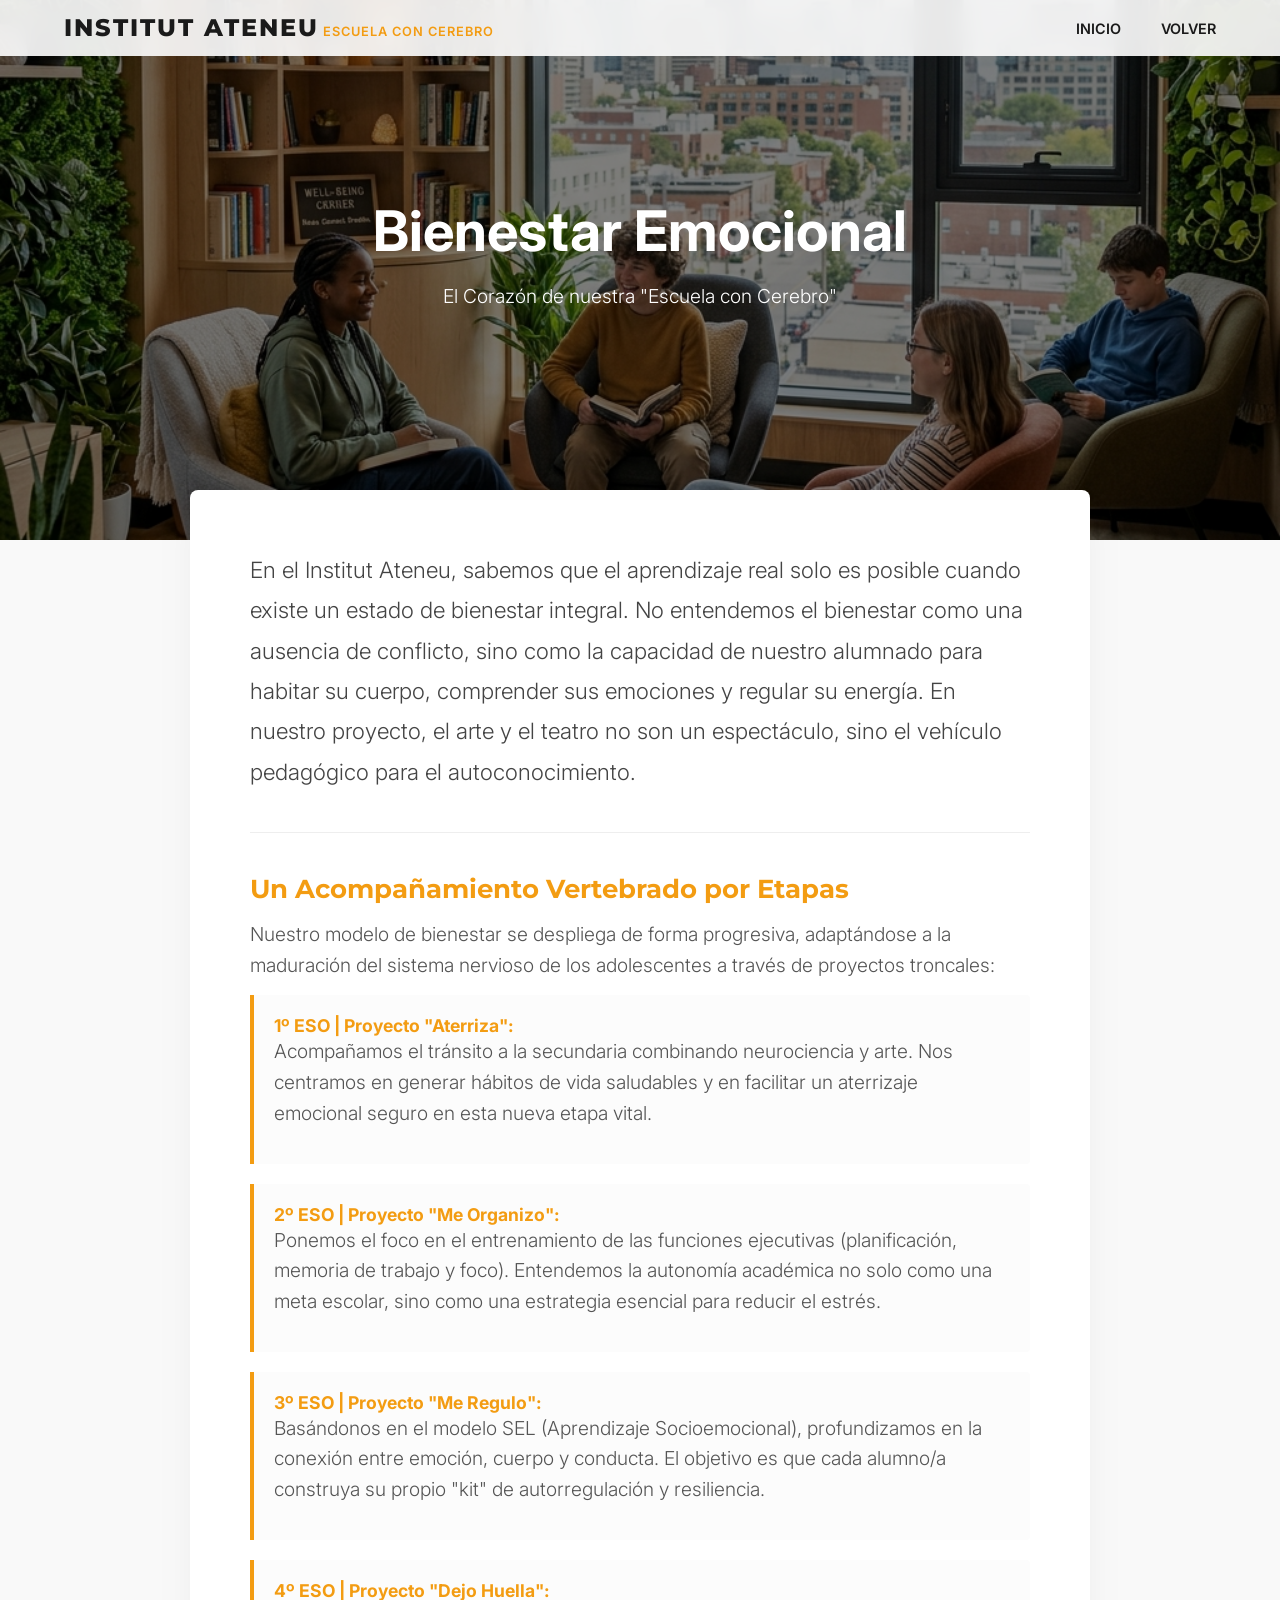
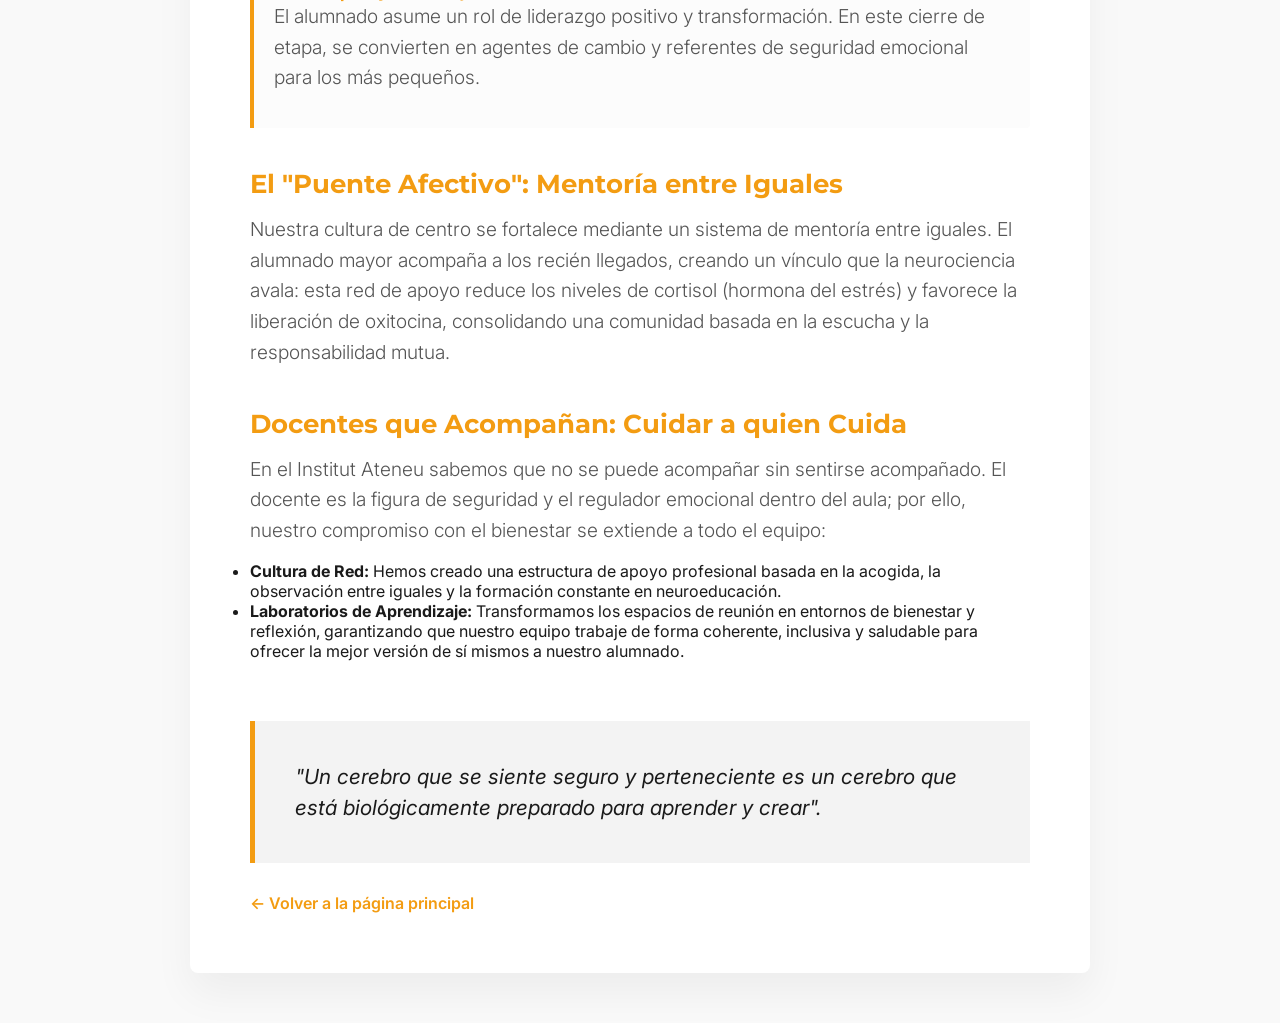
==== bienestar.html @ 2cdfbdc0 "Create Bienestar subpage and link from home" ====
<!DOCTYPE html>
<html lang="es">
<head>
    <meta charset="UTF-8">
    <meta name="viewport" content="width=device-width, initial-scale=1.0">
    <title>Bienestar Emocional - Institut Ateneu</title>
    <meta name="description" content="Bienestar emocional en el Institut Ateneu: un cerebro que se siente seguro y perteneciente es un cerebro que está biológicamente preparado para aprender y crear.">
    
    <!-- Fonts -->
    <link rel="preconnect" href="https://fonts.googleapis.com">
    <link rel="preconnect" href="https://fonts.gstatic.com" crossorigin>
    <link href="https://fonts.googleapis.com/css2?family=Inter:wght@300;400;600&family=Montserrat:wght@700;800&display=swap" rel="stylesheet">
    
    <link rel="stylesheet" href="style.css?v=1.2">
    <style>
        body {
            overflow: auto;
            background-color: #f9f9f9;
        }
        .subpage-header {
            height: 60vh;
            position: relative;
            display: flex;
            align-items: center;
            justify-content: center;
            color: white;
            text-align: center;
            background: url('assets/bienestar.png') no-repeat center center/cover;
        }
        .subpage-header::before {
            content: '';
            position: absolute;
            top: 0; left: 0; width: 100%; height: 100%;
            background: rgba(0,0,0,0.5);
        }
        .header-content {
            position: relative;
            z-index: 1;
            padding: 0 20px;
        }
        .header-content h1 {
            font-size: 3.5rem;
            margin-bottom: 1rem;
        }
        .section-container {
            max-width: 900px;
            margin: -50px auto 50px;
            background: white;
            padding: 60px;
            border-radius: 8px;
            box-shadow: 0 20px 40px rgba(0,0,0,0.05);
            position: relative;
            z-index: 2;
        }
        .intro-text {
            font-size: 1.4rem;
            line-height: 1.8;
            color: #444;
            margin-bottom: 40px;
            border-bottom: 1px solid #eee;
            padding-bottom: 40px;
        }
        .pillar {
            margin-bottom: 40px;
        }
        .pillar h4 {
            color: var(--primary-color);
            font-size: 1.6rem;
            margin-bottom: 15px;
            font-family: var(--font-heading);
        }
        .pillar p {
            color: #555;
            margin-bottom: 15px;
            line-height: 1.6;
        }
        .step-card {
            background: #fcfcfc;
            border-left: 4px solid var(--primary-color);
            padding: 20px;
            margin-bottom: 20px;
            border-radius: 0 4px 4px 0;
        }
        .step-card strong {
            color: var(--primary-color);
            font-size: 1.1rem;
        }
        .final-quote {
            background: #f3f3f3;
            padding: 40px;
            border-left: 5px solid var(--primary-color);
            margin-top: 60px;
            font-style: italic;
            font-size: 1.3rem;
            line-height: 1.5;
        }
        .back-home {
            display: inline-block;
            margin-top: 30px;
            color: var(--primary-color);
            text-decoration: none;
            font-weight: 600;
            transition: transform 0.3s ease;
        }
        .back-home:hover {
            transform: translateX(-5px);
        }
        @media (max-width: 768px) {
            .section-container {
                padding: 30px;
                margin-top: -30px;
                width: 95%;
            }
            .header-content h1 {
                font-size: 2.2rem;
            }
        }
    </style>
</head>
<body>
    <header id="main-header" class="scrolled">
        <div class="logo">
            <a href="index.html" style="text-decoration: none;">
                <span class="logo-text" style="color: #1a1a1a;">INSTITUT ATENEU</span>
                <span class="logo-tagline">Escuela con cerebro</span>
            </a>
        </div>
        <nav id="desktop-nav">
            <ul>
                <li><a href="index.html#hero" style="color: #1a1a1a;">Inicio</a></li>
                <li><a href="index.html#bienestar" style="color: #1a1a1a;">Volver</a></li>
            </ul>
        </nav>
    </header>

    <div class="subpage-header">
        <div class="header-content">
            <h1>Bienestar Emocional</h1>
            <p>El Corazón de nuestra "Escuela con Cerebro"</p>
        </div>
    </div>

    <main class="section-container">
        <p class="intro-text">
            En el Institut Ateneu, sabemos que el aprendizaje real solo es posible cuando existe un estado de bienestar integral. No entendemos el bienestar como una ausencia de conflicto, sino como la capacidad de nuestro alumnado para habitar su cuerpo, comprender sus emociones y regular su energía. En nuestro proyecto, el arte y el teatro no son un espectáculo, sino el vehículo pedagógico para el autoconocimiento.
        </p>

        <div class="pillar">
            <h4>Un Acompañamiento Vertebrado por Etapas</h4>
            <p>Nuestro modelo de bienestar se despliega de forma progresiva, adaptándose a la maduración del sistema nervioso de los adolescentes a través de proyectos troncales:</p>
            
            <div class="step-card">
                <strong>1º ESO | Proyecto "Aterriza":</strong>
                <p>Acompañamos el tránsito a la secundaria combinando neurociencia y arte. Nos centramos en generar hábitos de vida saludables y en facilitar un aterrizaje emocional seguro en esta nueva etapa vital.</p>
            </div>

            <div class="step-card">
                <strong>2º ESO | Proyecto "Me Organizo":</strong>
                <p>Ponemos el foco en el entrenamiento de las funciones ejecutivas (planificación, memoria de trabajo y foco). Entendemos la autonomía académica no solo como una meta escolar, sino como una estrategia esencial para reducir el estrés.</p>
            </div>

            <div class="step-card">
                <strong>3º ESO | Proyecto "Me Regulo":</strong>
                <p>Basándonos en el modelo SEL (Aprendizaje Socioemocional), profundizamos en la conexión entre emoción, cuerpo y conducta. El objetivo es que cada alumno/a construya su propio "kit" de autorregulación y resiliencia.</p>
            </div>

            <div class="step-card">
                <strong>4º ESO | Proyecto "Dejo Huella":</strong>
                <p>El alumnado asume un rol de liderazgo positivo y transformación. En este cierre de etapa, se convierten en agentes de cambio y referentes de seguridad emocional para los más pequeños.</p>
            </div>
        </div>

        <div class="pillar">
            <h4>El "Puente Afectivo": Mentoría entre Iguales</h4>
            <p>Nuestra cultura de centro se fortalece mediante un sistema de mentoría entre iguales. El alumnado mayor acompaña a los recién llegados, creando un vínculo que la neurociencia avala: esta red de apoyo reduce los niveles de cortisol (hormona del estrés) y favorece la liberación de oxitocina, consolidando una comunidad basada en la escucha y la responsabilidad mutua.</p>
        </div>

        <div class="pillar">
            <h4>Docentes que Acompañan: Cuidar a quien Cuida</h4>
            <p>En el Institut Ateneu sabemos que no se puede acompañar sin sentirse acompañado. El docente es la figura de seguridad y el regulador emocional dentro del aula; por ello, nuestro compromiso con el bienestar se extiende a todo el equipo:</p>
            <ul>
                <li><strong>Cultura de Red:</strong> Hemos creado una estructura de apoyo profesional basada en la acogida, la observación entre iguales y la formación constante en neuroeducación.</li>
                <li><strong>Laboratorios de Aprendizaje:</strong> Transformamos los espacios de reunión en entornos de bienestar y reflexión, garantizando que nuestro equipo trabaje de forma coherente, inclusiva y saludable para ofrecer la mejor versión de sí mismos a nuestro alumnado.</li>
            </ul>
        </div>

        <div class="final-quote">
            "Un cerebro que se siente seguro y perteneciente es un cerebro que está biológicamente preparado para aprender y crear".
        </div>

        <a href="index.html#bienestar" class="back-home">← Volver a la página principal</a>
    </main>

    <script src="script.js"></script>
</body>
</html>
---- style.css ----
:root {
    --primary-color: #f39c12; /* Warm orange from Sunion/NeuroIA */
    --text-light: #ffffff;
    --text-dark: #1a1a1a;
    --bg-dark-overlay: rgba(0, 0, 0, 0.4);
    --font-main: 'Inter', sans-serif;
    --font-heading: 'Montserrat', sans-serif;
    --transition-slow: 0.8s cubic-bezier(0.4, 0, 0.2, 1);
}

* {
    margin: 0;
    padding: 0;
    box-sizing: border-box;
}

html {
    scroll-behavior: smooth;
}

body {
    font-family: var(--font-main);
    color: var(--text-dark);
    overflow: hidden; /* We handle scrolling via container */
}

/* Header & Nav */
#main-header {
    position: fixed;
    top: 0;
    left: 0;
    width: 100%;
    padding: 1.5rem 4rem;
    display: flex !important;
    flex-direction: row !important;
    justify-content: space-between;
    align-items: center;
    z-index: 9999;
    transition: all 0.4s ease;
    background: linear-gradient(to bottom, rgba(0,0,0,0.6) 0%, rgba(0,0,0,0) 100%);
}

#main-header.scrolled {
    background: rgba(255, 255, 255, 0.9);
    backdrop-filter: blur(10px);
    padding: 1rem 4rem;
}

#main-header.scrolled .logo-text,
#main-header.scrolled #desktop-nav ul li a {
    color: var(--text-dark);
}

.logo {
    display: flex;
    flex-direction: column;
}

.logo-text {
    font-family: var(--font-heading);
    font-weight: 800;
    font-size: 1.5rem;
    letter-spacing: 2px;
    color: var(--text-light);
    transition: color 0.3s ease;
    line-height: 1;
}

.logo-tagline {
    font-size: 0.8rem;
    color: var(--primary-color);
    text-transform: uppercase;
    font-weight: 600;
    letter-spacing: 1px;
    margin-top: 2px;
}

#desktop-nav ul {
    display: flex !important;
    flex-direction: row !important;
    list-style: none;
    gap: 2.5rem;
    margin: 0;
    padding: 0;
}

#desktop-nav ul li a {
    color: var(--text-light);
    text-decoration: none;
    font-weight: 600;
    font-size: 0.9rem;
    text-transform: uppercase;
    transition: color 0.3s ease;
    position: relative;
}

#desktop-nav ul li a::after {
    content: '';
    position: absolute;
    bottom: -5px;
    left: 0;
    width: 0;
    height: 2px;
    background: var(--primary-color);
    transition: width 0.3s ease;
}

#desktop-nav ul li a.active::after,
#desktop-nav ul li a:hover::after {
    width: 100%;
}

/* Scroll Container */
.scroll-container {
    height: 100vh;
    overflow-y: scroll;
    scroll-snap-type: y mandatory;
    scroll-behavior: smooth;
}

.panel {
    position: relative;
    height: 100vh;
    width: 100%;
    scroll-snap-align: start;
    display: flex;
    justify-content: center;
    align-items: center;
    overflow: hidden;
}

.background-image {
    position: absolute;
    top: 0;
    left: 0;
    width: 100%;
    height: 100%;
    background-size: cover;
    background-position: center;
    z-index: -1;
    transform: scale(1.1);
    transition: transform 1.5s ease;
}

.panel.active .background-image {
    transform: scale(1);
}

/* Hero Section */
.background-video {
    position: absolute;
    top: 0;
    left: 0;
    width: 100%;
    height: 100%;
    object-fit: cover;
    z-index: -2;
}

.hero-overlay {
    position: absolute;
    top: 0;
    left: 0;
    width: 100%;
    height: 100%;
    background: rgba(0, 0, 0, 0.4);
    z-index: -1;
}

#hero .content {
    text-align: center;
    color: var(--text-light);
    z-index: 1;
}

#hero h1 {
    font-family: var(--font-heading);
    font-size: 5rem;
    font-weight: 800;
    margin-bottom: 0.5rem;
    opacity: 0;
    transform: translateY(30px);
}

#hero h2 {
    font-size: 2rem;
    font-weight: 300;
    opacity: 0;
    transform: translateY(30px);
    color: var(--primary-color);
}

.panel.active #hero h1,
.panel.active #hero h2 {
    opacity: 1;
    transform: translateY(0);
    transition: all var(--transition-slow);
}

#hero h2 {
    transition-delay: 0.3s !important;
}

/* Content Panels */
.content-overlay {
    width: 100%;
    height: 100%;
    background: linear-gradient(to right, rgba(0,0,0,0.7) 0%, rgba(0,0,0,0.2) 100%);
    display: flex;
    align-items: center;
    padding: 0 10%;
    color: var(--text-light);
}

.text-block {
    max-width: 600px;
    opacity: 0;
    transform: translateX(-50px);
    transition: all var(--transition-slow);
}

.panel.active .text-block {
    opacity: 1;
    transform: translateX(0);
    transition-delay: 0.2s;
}

h3 {
    font-family: var(--font-heading);
    font-size: 3rem;
    margin-bottom: 1.5rem;
    color: var(--primary-color);
}

p {
    font-size: 1.2rem;
    line-height: 1.6;
    margin-bottom: 2rem;
    font-weight: 300;
}

.features {
    list-style: none;
}

.features li {
    font-size: 1.1rem;
    margin-bottom: 1rem;
    display: flex;
    align-items: center;
}

.features li::before {
    content: '→';
    color: var(--primary-color);
    margin-right: 15px;
    font-weight: bold;
}

.stat-grid {
    display: grid;
    grid-template-columns: 1fr 1fr;
    gap: 2rem;
}

.stat-item .stat-title {
    display: block;
    font-weight: 600;
    font-size: 1.1rem;
    color: var(--primary-color);
    margin-bottom: 0.5rem;
}

.quote {
    font-style: italic;
    font-size: 1.5rem;
    border-left: 5px solid var(--primary-color);
    padding-left: 20px;
}

.btn-more {
    display: inline-block;
    padding: 12px 30px;
    background-color: var(--primary-color);
    color: white;
    text-decoration: none;
    border-radius: 50px;
    font-weight: 600;
    margin-top: 1rem;
    transition: all 0.3s ease;
    border: 2px solid var(--primary-color);
}

.btn-more:hover {
    background-color: transparent;
    color: var(--primary-color);
}

/* Side Dots */
.side-dots {
    position: fixed;
    right: 2rem;
    top: 50%;
    transform: translateY(-50%);
    display: flex;
    flex-direction: column;
    gap: 1rem;
    z-index: 1000;
}

.dot {
    width: 12px;
    height: 12px;
    border: 2px solid var(--text-light);
    border-radius: 50%;
    transition: all 0.3s ease;
}

.dot.active {
    background: var(--primary-color);
    border-color: var(--primary-color);
    transform: scale(1.3);
}

/* Mobile Menu Toggle */
#menu-toggle {
    display: none;
    background: none;
    border: none;
    cursor: pointer;
    flex-direction: column;
    gap: 5px;
}

.bar {
    width: 30px;
    height: 3px;
    background: var(--text-light);
    transition: all 0.3s ease;
}

/* Scroll Indicator */
.scroll-indicator {
    position: absolute;
    bottom: 3rem;
    left: 50%;
    transform: translateX(-50%);
    display: flex;
    flex-direction: column;
    align-items: center;
    color: var(--text-light);
    opacity: 0.8;
}

.arrow {
    width: 20px;
    height: 20px;
    border-right: 2px solid white;
    border-bottom: 2px solid white;
    transform: rotate(45deg);
    margin-top: 10px;
    animation: bounce 2s infinite;
}

@keyframes bounce {
    0%, 20%, 50%, 80%, 100% {transform: translateY(0) rotate(45deg);}
    40% {transform: translateY(-10px) rotate(45deg);}
    60% {transform: translateY(-5px) rotate(45deg);}
}

/* Responsiveness */
@media (max-width: 768px) {
    #main-header {
        padding: 1rem 1.5rem;
    }

    #desktop-nav {
        display: none;
    }
    
    #menu-toggle {
        display: flex;
        z-index: 10001;
    }
    
    #hero h1 {
        font-size: 2.5rem;
    }
    
    #hero h2 {
        font-size: 1.2rem;
    }
    
    h3 {
        font-size: 1.8rem;
    }

    p {
        font-size: 1rem;
        line-height: 1.5;
    }
    
    .content-overlay {
        padding: 0 8%;
        background: rgba(0, 0, 0, 0.6); /* Darker on mobile for readability */
    }
    
    .stat-grid {
        grid-template-columns: 1fr;
        gap: 1rem;
    }

    .side-dots {
        display: none; /* Hide dots on mobile for cleaner look */
    }

    .scroll-indicator {
        bottom: 1.5rem;
    }
}

/* Mobile Menu Overlay Styles */
#mobile-menu-overlay {
    position: fixed;
    top: 0;
    left: 0;
    width: 100%;
    height: 100%;
    background: var(--text-dark);
    z-index: 10000;
    display: flex;
    justify-content: center;
    align-items: center;
    transform: translateX(100%);
    transition: transform 0.5s cubic-bezier(0.4, 0, 0.2, 1);
}

#mobile-menu-overlay.active {
    transform: translateX(0);
}

#mobile-menu-overlay nav ul {
    list-style: none;
    text-align: center;
}

#mobile-menu-overlay nav ul li {
    margin-bottom: 2rem;
}

#mobile-menu-overlay nav ul li a {
    color: var(--text-light);
    text-decoration: none;
    font-family: var(--font-heading);
    font-size: 2rem;
    font-weight: 700;
    text-transform: uppercase;
    transition: color 0.3s ease;
}

#mobile-menu-overlay nav ul li a:hover {
    color: var(--primary-color);
}

/* Menu Toggle Animation */
#menu-toggle.active .bar:nth-child(1) {
    transform: translateY(8px) rotate(45deg);
}

#menu-toggle.active .bar:nth-child(2) {
    opacity: 0;
}

#menu-toggle.active .bar:nth-child(3) {
    transform: translateY(-8px) rotate(-45deg);
}
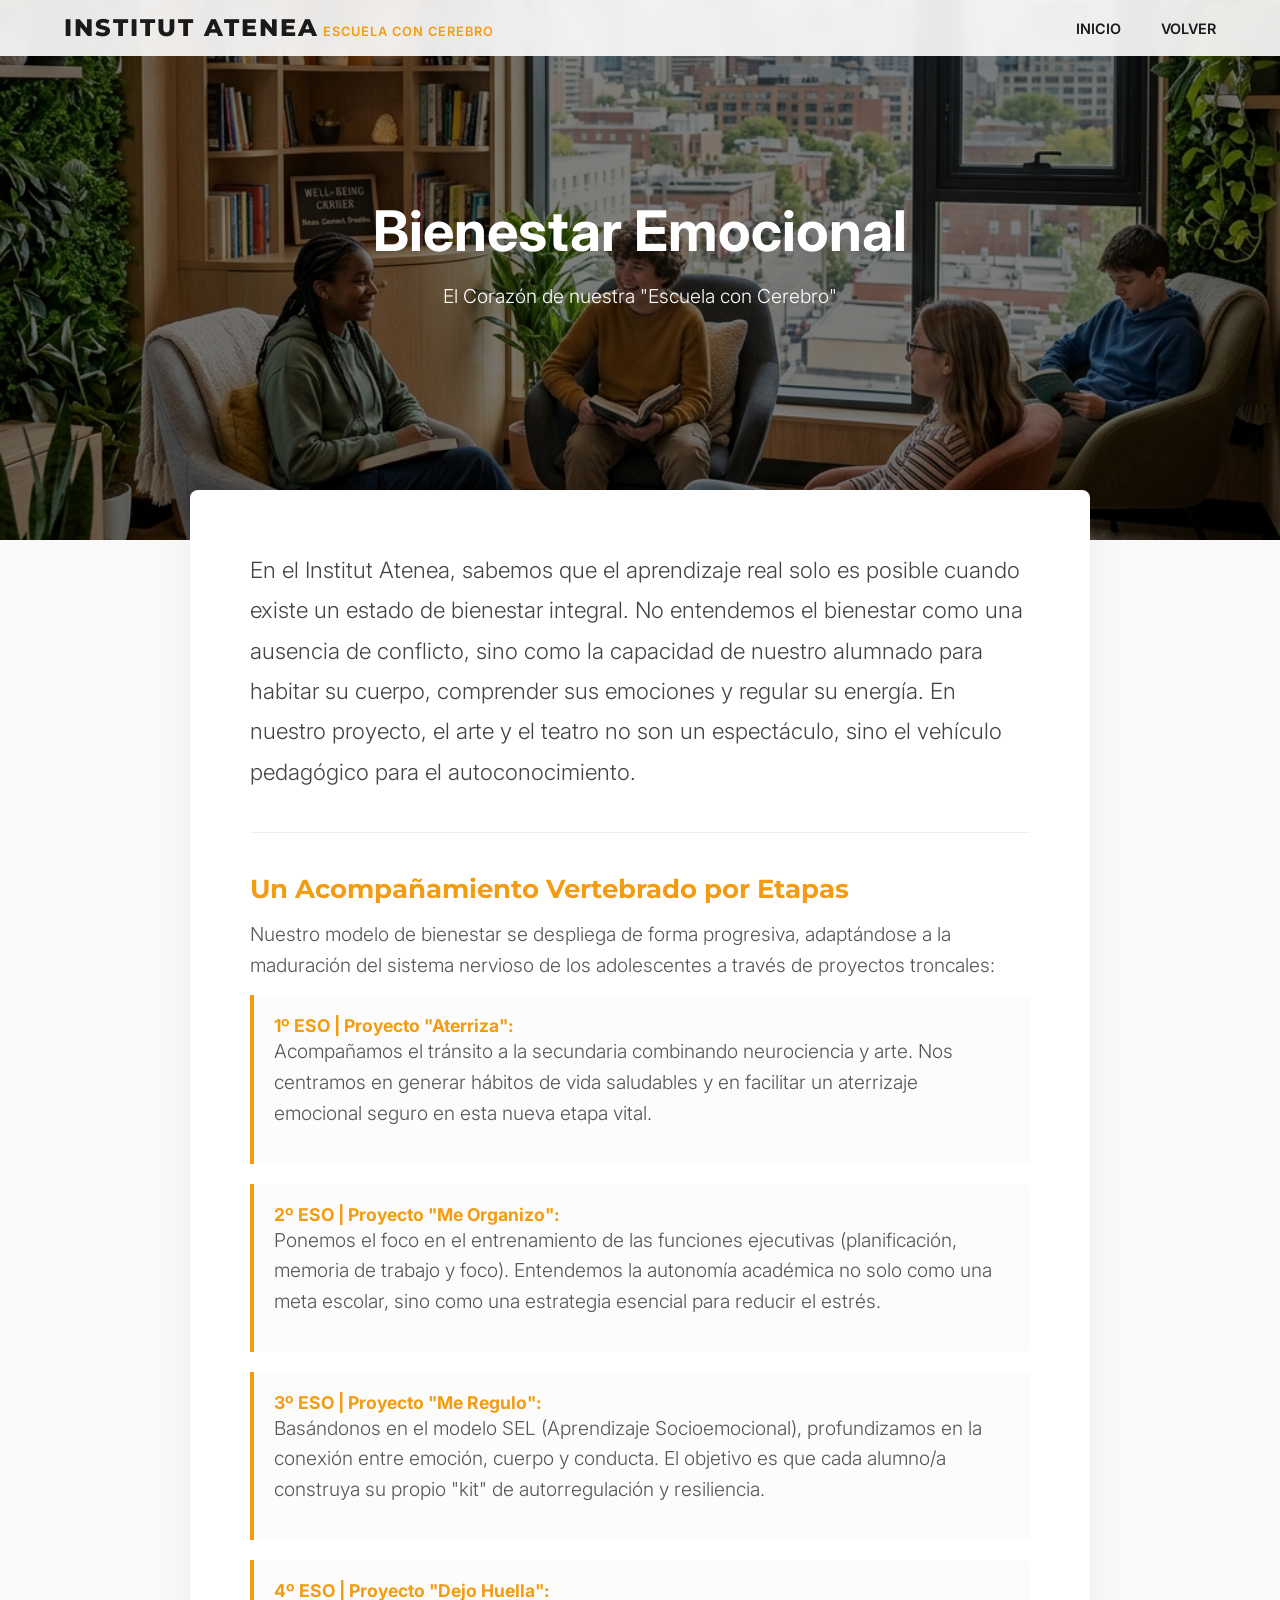
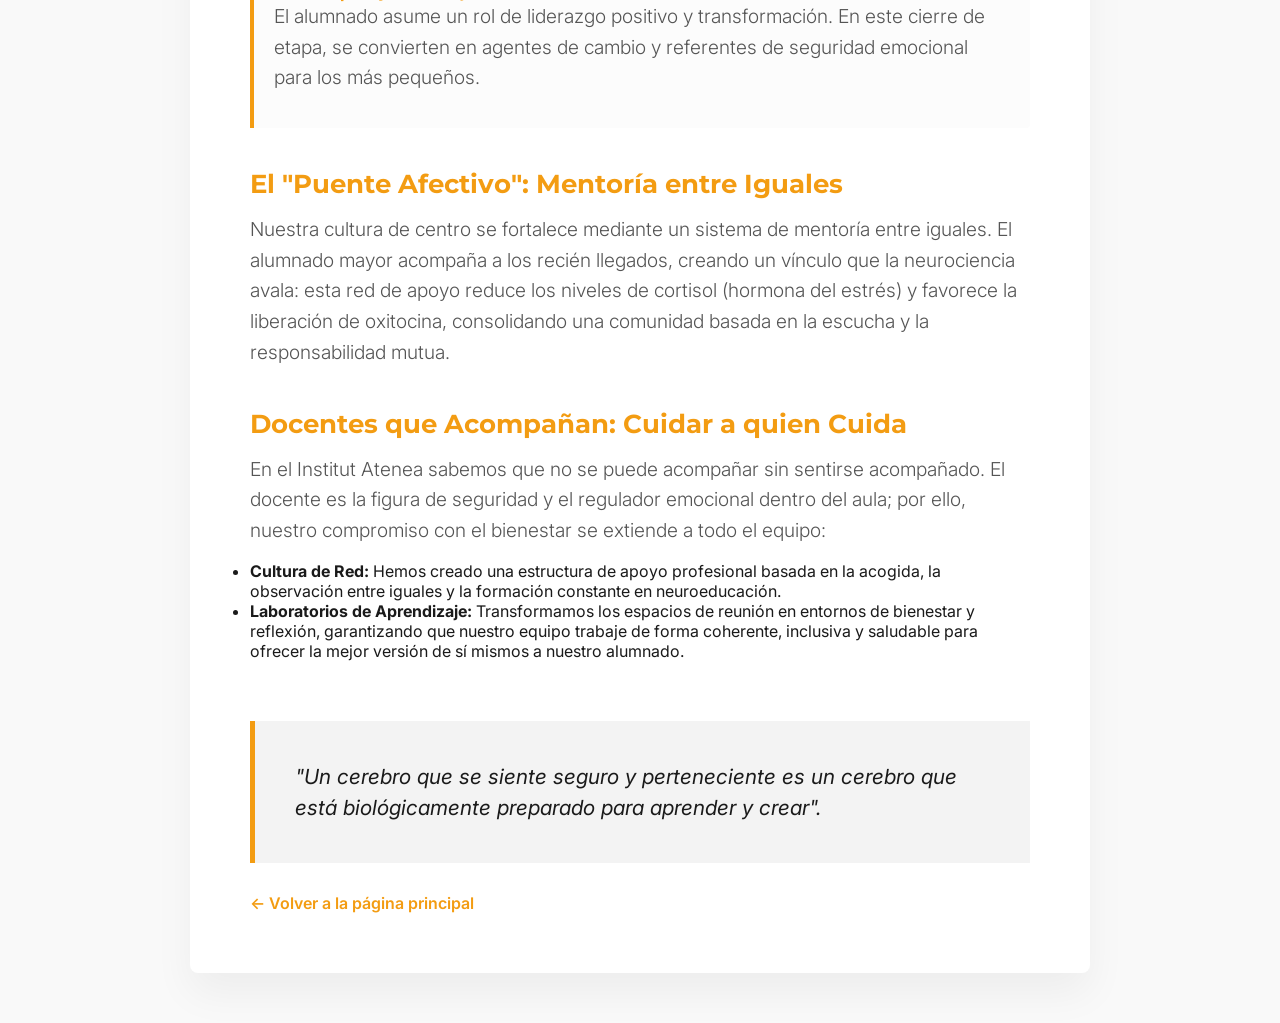
==== commit e3b18c46: "Rename school from Ateneu to Atenea across all pages" ====
--- a/bienestar.html
+++ b/bienestar.html
@@ -3,8 +3,8 @@
 <head>
     <meta charset="UTF-8">
     <meta name="viewport" content="width=device-width, initial-scale=1.0">
-    <title>Bienestar Emocional - Institut Ateneu</title>
-    <meta name="description" content="Bienestar emocional en el Institut Ateneu: un cerebro que se siente seguro y perteneciente es un cerebro que está biológicamente preparado para aprender y crear.">
+    <title>Bienestar Emocional - Institut Atenea</title>
+    <meta name="description" content="Bienestar emocional en el Institut Atenea: un cerebro que se siente seguro y perteneciente es un cerebro que está biológicamente preparado para aprender y crear.">
     
     <!-- Fonts -->
     <link rel="preconnect" href="https://fonts.googleapis.com">
@@ -121,7 +121,7 @@
     <header id="main-header" class="scrolled">
         <div class="logo">
             <a href="index.html" style="text-decoration: none;">
-                <span class="logo-text" style="color: #1a1a1a;">INSTITUT ATENEU</span>
+                <span class="logo-text" style="color: #1a1a1a;">INSTITUT ATENEA</span>
                 <span class="logo-tagline">Escuela con cerebro</span>
             </a>
         </div>
@@ -142,7 +142,7 @@
 
     <main class="section-container">
         <p class="intro-text">
-            En el Institut Ateneu, sabemos que el aprendizaje real solo es posible cuando existe un estado de bienestar integral. No entendemos el bienestar como una ausencia de conflicto, sino como la capacidad de nuestro alumnado para habitar su cuerpo, comprender sus emociones y regular su energía. En nuestro proyecto, el arte y el teatro no son un espectáculo, sino el vehículo pedagógico para el autoconocimiento.
+            En el Institut Atenea, sabemos que el aprendizaje real solo es posible cuando existe un estado de bienestar integral. No entendemos el bienestar como una ausencia de conflicto, sino como la capacidad de nuestro alumnado para habitar su cuerpo, comprender sus emociones y regular su energía. En nuestro proyecto, el arte y el teatro no son un espectáculo, sino el vehículo pedagógico para el autoconocimiento.
         </p>
 
         <div class="pillar">
@@ -177,7 +177,7 @@
 
         <div class="pillar">
             <h4>Docentes que Acompañan: Cuidar a quien Cuida</h4>
-            <p>En el Institut Ateneu sabemos que no se puede acompañar sin sentirse acompañado. El docente es la figura de seguridad y el regulador emocional dentro del aula; por ello, nuestro compromiso con el bienestar se extiende a todo el equipo:</p>
+            <p>En el Institut Atenea sabemos que no se puede acompañar sin sentirse acompañado. El docente es la figura de seguridad y el regulador emocional dentro del aula; por ello, nuestro compromiso con el bienestar se extiende a todo el equipo:</p>
             <ul>
                 <li><strong>Cultura de Red:</strong> Hemos creado una estructura de apoyo profesional basada en la acogida, la observación entre iguales y la formación constante en neuroeducación.</li>
                 <li><strong>Laboratorios de Aprendizaje:</strong> Transformamos los espacios de reunión en entornos de bienestar y reflexión, garantizando que nuestro equipo trabaje de forma coherente, inclusiva y saludable para ofrecer la mejor versión de sí mismos a nuestro alumnado.</li>
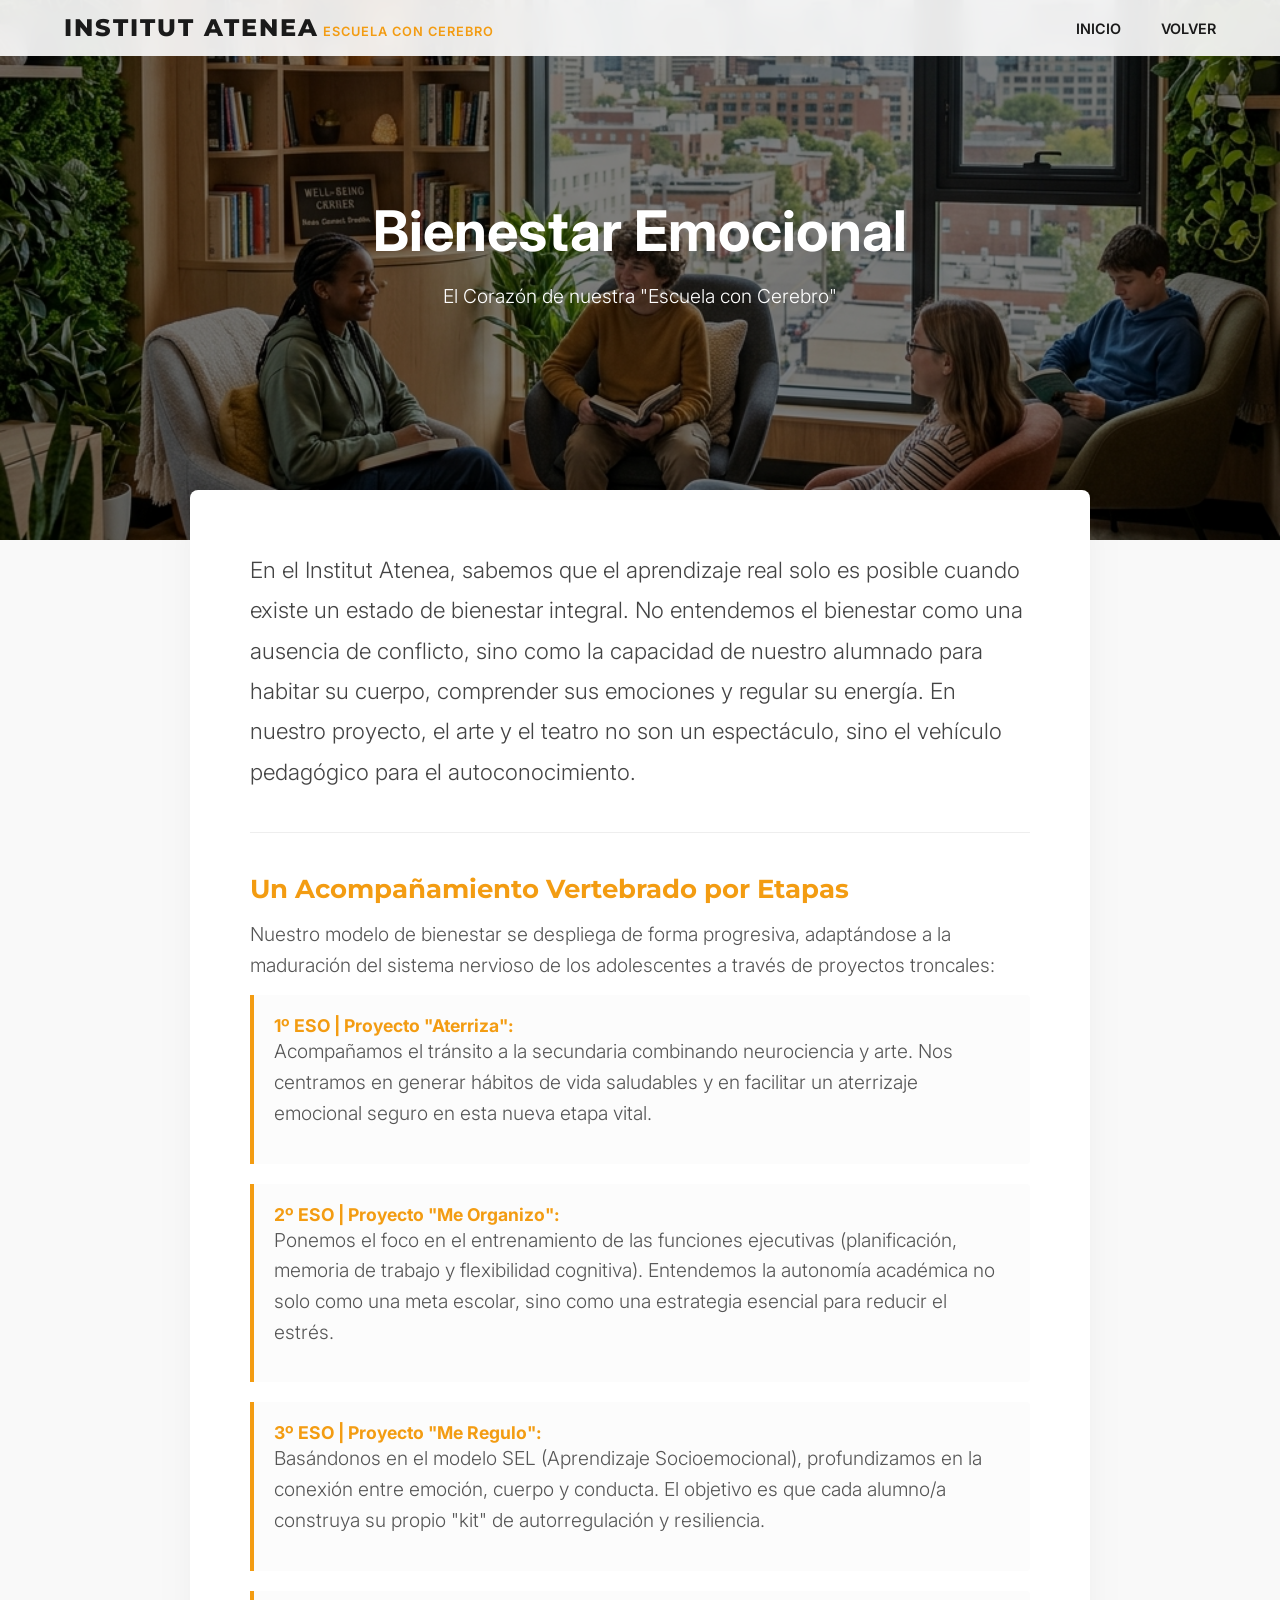
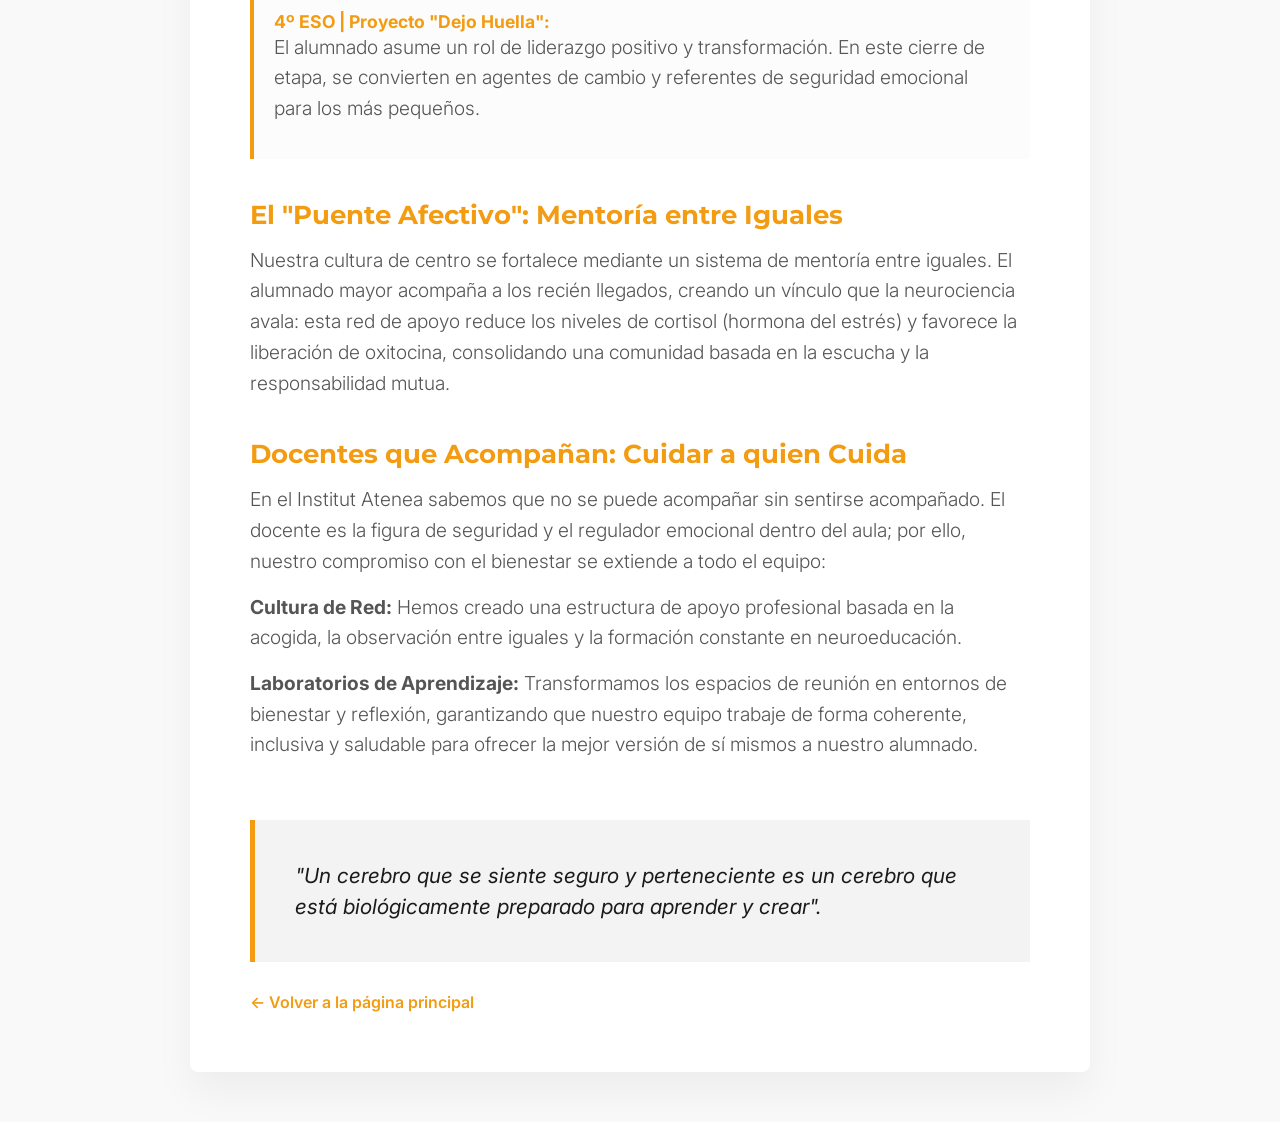
==== commit 7230ab52: "Fix text to flexibilidad cognitiva and align last section formatting in Bienestar page" ====
--- a/bienestar.html
+++ b/bienestar.html
@@ -156,7 +156,7 @@
 
             <div class="step-card">
                 <strong>2º ESO | Proyecto "Me Organizo":</strong>
-                <p>Ponemos el foco en el entrenamiento de las funciones ejecutivas (planificación, memoria de trabajo y foco). Entendemos la autonomía académica no solo como una meta escolar, sino como una estrategia esencial para reducir el estrés.</p>
+                <p>Ponemos el foco en el entrenamiento de las funciones ejecutivas (planificación, memoria de trabajo y flexibilidad cognitiva). Entendemos la autonomía académica no solo como una meta escolar, sino como una estrategia esencial para reducir el estrés.</p>
             </div>
 
             <div class="step-card">
@@ -178,10 +178,8 @@
         <div class="pillar">
             <h4>Docentes que Acompañan: Cuidar a quien Cuida</h4>
             <p>En el Institut Atenea sabemos que no se puede acompañar sin sentirse acompañado. El docente es la figura de seguridad y el regulador emocional dentro del aula; por ello, nuestro compromiso con el bienestar se extiende a todo el equipo:</p>
-            <ul>
-                <li><strong>Cultura de Red:</strong> Hemos creado una estructura de apoyo profesional basada en la acogida, la observación entre iguales y la formación constante en neuroeducación.</li>
-                <li><strong>Laboratorios de Aprendizaje:</strong> Transformamos los espacios de reunión en entornos de bienestar y reflexión, garantizando que nuestro equipo trabaje de forma coherente, inclusiva y saludable para ofrecer la mejor versión de sí mismos a nuestro alumnado.</li>
-            </ul>
+            <p style="margin-top: 15px;"><strong>Cultura de Red:</strong> Hemos creado una estructura de apoyo profesional basada en la acogida, la observación entre iguales y la formación constante en neuroeducación.</p>
+            <p style="margin-top: 15px;"><strong>Laboratorios de Aprendizaje:</strong> Transformamos los espacios de reunión en entornos de bienestar y reflexión, garantizando que nuestro equipo trabaje de forma coherente, inclusiva y saludable para ofrecer la mejor versión de sí mismos a nuestro alumnado.</p>
         </div>
 
         <div class="final-quote">
--- a/style.css
+++ b/style.css
@@ -296,6 +296,79 @@
     color: var(--primary-color);
 }
 
+/* Schedule Table Premium Styles */
+.schedule-wrapper {
+    margin: 50px 0;
+    overflow-x: auto;
+    border-radius: 8px;
+    box-shadow: 0 10px 30px rgba(0,0,0,0.08);
+}
+
+.schedule-table {
+    width: 100%;
+    border-collapse: collapse;
+    background: white;
+    text-align: left;
+    font-size: 0.95rem;
+}
+
+.schedule-table th,
+.schedule-table td {
+    padding: 16px 20px;
+    border: 1px solid #eaeaea;
+    vertical-align: middle;
+}
+
+.schedule-table thead th {
+    background-color: #3b6b74; /* Elegant teal */
+    color: white;
+    font-family: var(--font-heading);
+    font-weight: 700;
+    text-align: center;
+    text-transform: uppercase;
+    font-size: 0.9rem;
+    letter-spacing: 0.5px;
+}
+
+.schedule-table tbody th {
+    background-color: #fcebc9; /* Soft warm tone for time slots */
+    color: #2c3e50;
+    font-family: var(--font-heading);
+    font-weight: 700;
+    text-align: center;
+    width: 15%;
+}
+
+.schedule-table td {
+    color: #444;
+    line-height: 1.5;
+}
+
+.schedule-table td.center {
+    text-align: center;
+}
+
+.schedule-table tr.break-row td {
+    background-color: #f9f9f9;
+    font-weight: 600;
+    text-align: center;
+    color: #666;
+    letter-spacing: 1px;
+    text-transform: uppercase;
+    font-size: 0.85rem;
+}
+
+.schedule-note {
+    font-size: 0.85rem;
+    color: #777;
+    line-height: 1.6;
+    margin-top: 15px;
+    background: #fdfdfd;
+    padding: 15px 20px;
+    border-left: 3px solid #3b6b74;
+    border-radius: 4px;
+}
+
 /* Side Dots */
 .side-dots {
     position: fixed;
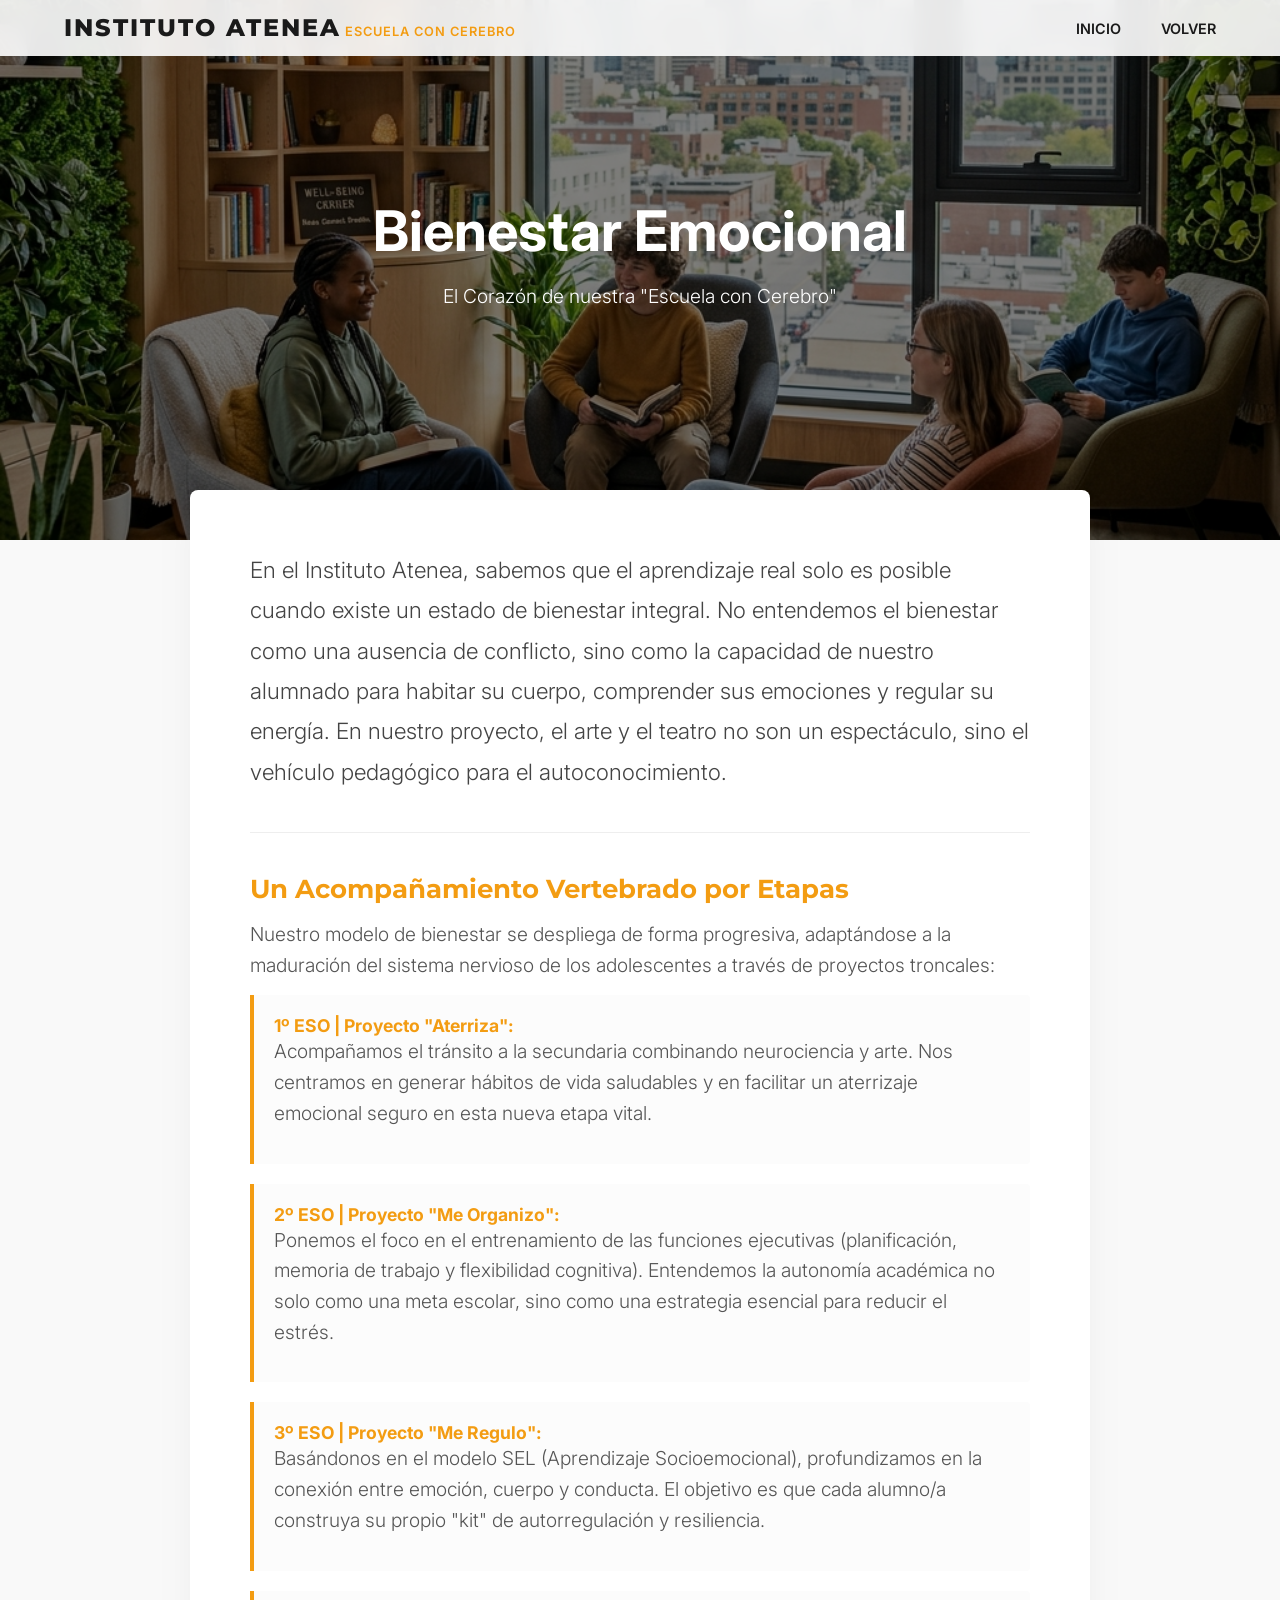
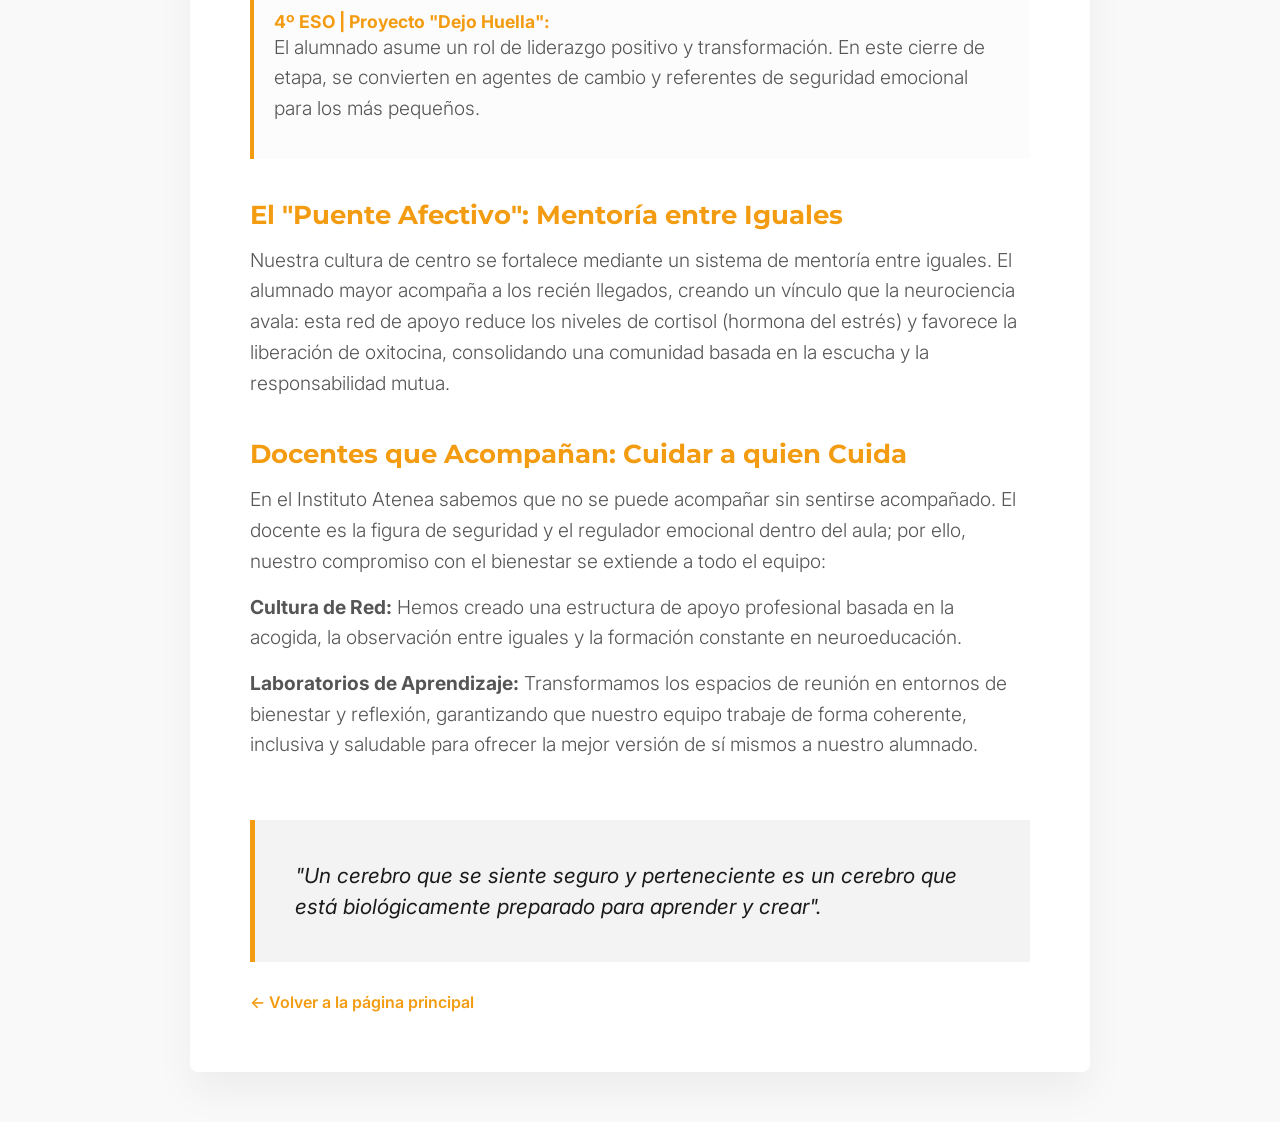
==== commit a16a036c: "Rename Institut to Instituto globally across all files and titles" ====
--- a/bienestar.html
+++ b/bienestar.html
@@ -3,8 +3,8 @@
 <head>
     <meta charset="UTF-8">
     <meta name="viewport" content="width=device-width, initial-scale=1.0">
-    <title>Bienestar Emocional - Institut Atenea</title>
-    <meta name="description" content="Bienestar emocional en el Institut Atenea: un cerebro que se siente seguro y perteneciente es un cerebro que está biológicamente preparado para aprender y crear.">
+    <title>Bienestar Emocional - Instituto Atenea</title>
+    <meta name="description" content="Bienestar emocional en el Instituto Atenea: un cerebro que se siente seguro y perteneciente es un cerebro que está biológicamente preparado para aprender y crear.">
     
     <!-- Fonts -->
     <link rel="preconnect" href="https://fonts.googleapis.com">
@@ -121,7 +121,7 @@
     <header id="main-header" class="scrolled">
         <div class="logo">
             <a href="index.html" style="text-decoration: none;">
-                <span class="logo-text" style="color: #1a1a1a;">INSTITUT ATENEA</span>
+                <span class="logo-text" style="color: #1a1a1a;">INSTITUTO ATENEA</span>
                 <span class="logo-tagline">Escuela con cerebro</span>
             </a>
         </div>
@@ -142,7 +142,7 @@
 
     <main class="section-container">
         <p class="intro-text">
-            En el Institut Atenea, sabemos que el aprendizaje real solo es posible cuando existe un estado de bienestar integral. No entendemos el bienestar como una ausencia de conflicto, sino como la capacidad de nuestro alumnado para habitar su cuerpo, comprender sus emociones y regular su energía. En nuestro proyecto, el arte y el teatro no son un espectáculo, sino el vehículo pedagógico para el autoconocimiento.
+            En el Instituto Atenea, sabemos que el aprendizaje real solo es posible cuando existe un estado de bienestar integral. No entendemos el bienestar como una ausencia de conflicto, sino como la capacidad de nuestro alumnado para habitar su cuerpo, comprender sus emociones y regular su energía. En nuestro proyecto, el arte y el teatro no son un espectáculo, sino el vehículo pedagógico para el autoconocimiento.
         </p>
 
         <div class="pillar">
@@ -177,7 +177,7 @@
 
         <div class="pillar">
             <h4>Docentes que Acompañan: Cuidar a quien Cuida</h4>
-            <p>En el Institut Atenea sabemos que no se puede acompañar sin sentirse acompañado. El docente es la figura de seguridad y el regulador emocional dentro del aula; por ello, nuestro compromiso con el bienestar se extiende a todo el equipo:</p>
+            <p>En el Instituto Atenea sabemos que no se puede acompañar sin sentirse acompañado. El docente es la figura de seguridad y el regulador emocional dentro del aula; por ello, nuestro compromiso con el bienestar se extiende a todo el equipo:</p>
             <p style="margin-top: 15px;"><strong>Cultura de Red:</strong> Hemos creado una estructura de apoyo profesional basada en la acogida, la observación entre iguales y la formación constante en neuroeducación.</p>
             <p style="margin-top: 15px;"><strong>Laboratorios de Aprendizaje:</strong> Transformamos los espacios de reunión en entornos de bienestar y reflexión, garantizando que nuestro equipo trabaje de forma coherente, inclusiva y saludable para ofrecer la mejor versión de sí mismos a nuestro alumnado.</p>
         </div>
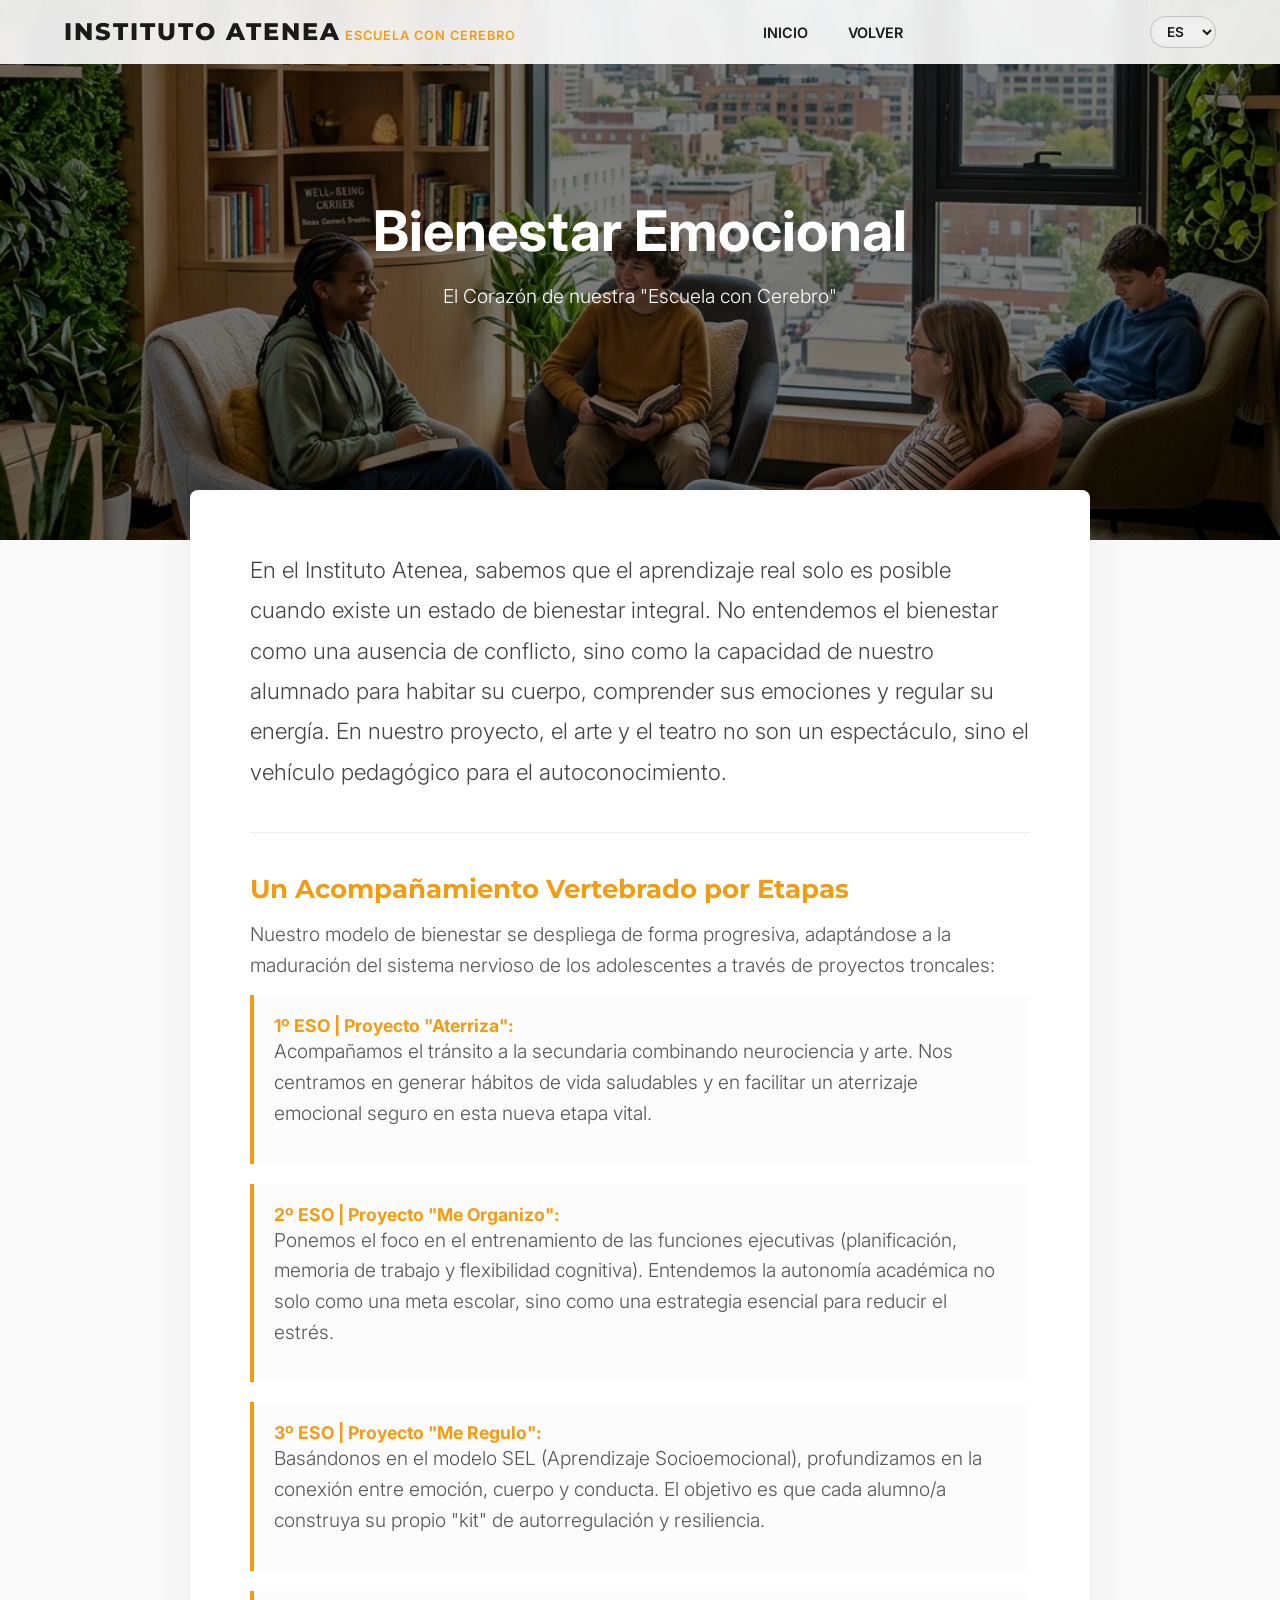
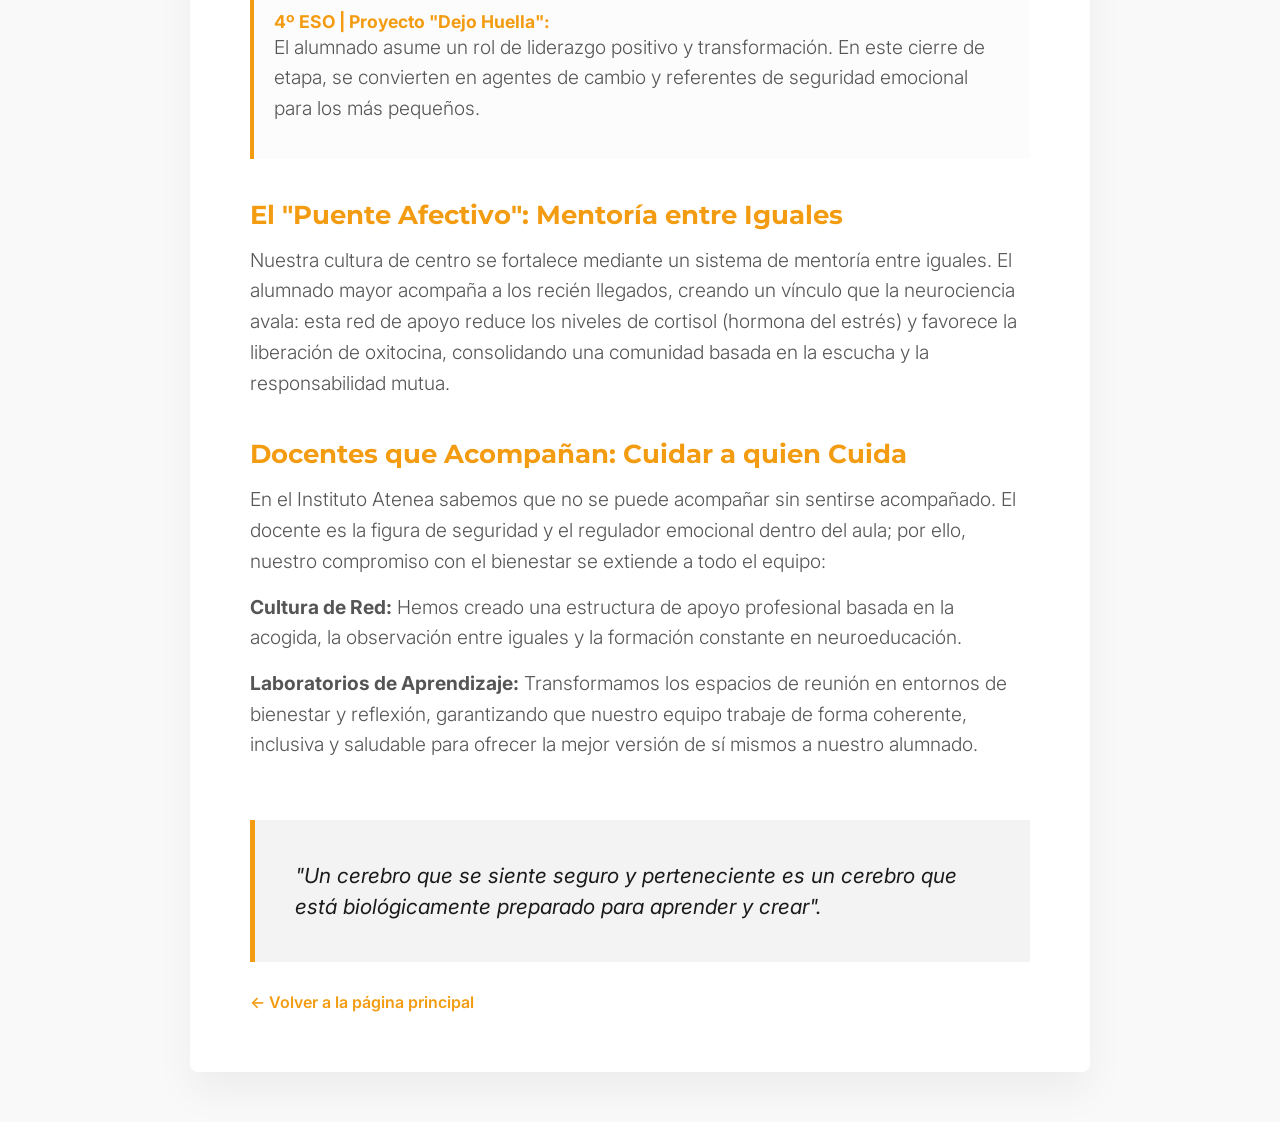
==== commit c8117b70: "feat(i18n): completa soporte multilingüe ES/CA transversal en todas las páginas web y persiste prefe" ====
--- a/bienestar.html
+++ b/bienestar.html
@@ -122,73 +122,80 @@
         <div class="logo">
             <a href="index.html" style="text-decoration: none;">
                 <span class="logo-text" style="color: #1a1a1a;">INSTITUTO ATENEA</span>
-                <span class="logo-tagline">Escuela con cerebro</span>
+                <span class="logo-tagline" data-i18n="tagline">Escuela con cerebro</span>
             </a>
         </div>
         <nav id="desktop-nav">
             <ul>
-                <li><a href="index.html#hero" style="color: #1a1a1a;">Inicio</a></li>
-                <li><a href="index.html#bienestar" style="color: #1a1a1a;">Volver</a></li>
+                <li><a href="index.html#hero" style="color: #1a1a1a;" data-i18n="nav_home">Inicio</a></li>
+                <li><a href="index.html#bienestar" style="color: #1a1a1a;" data-i18n="nav_back">Volver</a></li>
             </ul>
         </nav>
+        <div class="lang-selector">
+            <select id="lang-select" aria-label="Seleccionar idioma">
+                <option value="es">ES</option>
+                <option value="ca">CA</option>
+            </select>
+        </div>
     </header>
 
     <div class="subpage-header">
         <div class="header-content">
             <h1>Bienestar Emocional</h1>
-            <p>El Corazón de nuestra "Escuela con Cerebro"</p>
+            <p data-i18n="sp_bien_subtitle">El Corazón de nuestra "Escuela con Cerebro"</p>
         </div>
     </div>
 
     <main class="section-container">
-        <p class="intro-text">
+        <p class="intro-text" data-i18n="sp_bien_intro">
             En el Instituto Atenea, sabemos que el aprendizaje real solo es posible cuando existe un estado de bienestar integral. No entendemos el bienestar como una ausencia de conflicto, sino como la capacidad de nuestro alumnado para habitar su cuerpo, comprender sus emociones y regular su energía. En nuestro proyecto, el arte y el teatro no son un espectáculo, sino el vehículo pedagógico para el autoconocimiento.
         </p>
 
         <div class="pillar">
-            <h4>Un Acompañamiento Vertebrado por Etapas</h4>
-            <p>Nuestro modelo de bienestar se despliega de forma progresiva, adaptándose a la maduración del sistema nervioso de los adolescentes a través de proyectos troncales:</p>
+            <h4 data-i18n="sp_bien_h4_1">Un Acompañamiento Vertebrado por Etapas</h4>
+            <p data-i18n="sp_bien_p_1">Nuestro modelo de bienestar se despliega de forma progresiva, adaptándose a la maduración del sistema nervioso de los adolescentes a través de proyectos troncales:</p>
             
             <div class="step-card">
                 <strong>1º ESO | Proyecto "Aterriza":</strong>
-                <p>Acompañamos el tránsito a la secundaria combinando neurociencia y arte. Nos centramos en generar hábitos de vida saludables y en facilitar un aterrizaje emocional seguro en esta nueva etapa vital.</p>
+                <p data-i18n="sp_bien_step1">Acompañamos el tránsito a la secundaria combinando neurociencia y arte. Nos centramos en generar hábitos de vida saludables y en facilitar un aterrizaje emocional seguro en esta nueva etapa vital.</p>
             </div>
 
             <div class="step-card">
                 <strong>2º ESO | Proyecto "Me Organizo":</strong>
-                <p>Ponemos el foco en el entrenamiento de las funciones ejecutivas (planificación, memoria de trabajo y flexibilidad cognitiva). Entendemos la autonomía académica no solo como una meta escolar, sino como una estrategia esencial para reducir el estrés.</p>
+                <p data-i18n="sp_bien_step2">Ponemos el foco en el entrenamiento de las funciones ejecutivas (planificación, memoria de trabajo y flexibilidad cognitiva). Entendemos la autonomía académica no solo como una meta escolar, sino como una estrategia esencial para reducir el estrés.</p>
             </div>
 
             <div class="step-card">
                 <strong>3º ESO | Proyecto "Me Regulo":</strong>
-                <p>Basándonos en el modelo SEL (Aprendizaje Socioemocional), profundizamos en la conexión entre emoción, cuerpo y conducta. El objetivo es que cada alumno/a construya su propio "kit" de autorregulación y resiliencia.</p>
+                <p data-i18n="sp_bien_step3">Basándonos en el modelo SEL (Aprendizaje Socioemocional), profundizamos en la conexión entre emoción, cuerpo y conducta. El objetivo es que cada alumno/a construya su propio "kit" de autorregulación y resiliencia.</p>
             </div>
 
             <div class="step-card">
                 <strong>4º ESO | Proyecto "Dejo Huella":</strong>
-                <p>El alumnado asume un rol de liderazgo positivo y transformación. En este cierre de etapa, se convierten en agentes de cambio y referentes de seguridad emocional para los más pequeños.</p>
+                <p data-i18n="sp_bien_step4">El alumnado asume un rol de liderazgo positivo y transformación. En este cierre de etapa, se convierten en agentes de cambio y referentes de seguridad emocional para los más pequeños.</p>
             </div>
         </div>
 
         <div class="pillar">
-            <h4>El "Puente Afectivo": Mentoría entre Iguales</h4>
-            <p>Nuestra cultura de centro se fortalece mediante un sistema de mentoría entre iguales. El alumnado mayor acompaña a los recién llegados, creando un vínculo que la neurociencia avala: esta red de apoyo reduce los niveles de cortisol (hormona del estrés) y favorece la liberación de oxitocina, consolidando una comunidad basada en la escucha y la responsabilidad mutua.</p>
+            <h4 data-i18n="sp_bien_h4_2">El "Puente Afectivo": Mentoría entre Iguales</h4>
+            <p data-i18n="sp_bien_p_2">Nuestra cultura de centro se fortalece mediante un sistema de mentoría entre iguales. El alumnado mayor acompaña a los recién llegados, creando un vínculo que la neurociencia avala: esta red de apoyo reduce los niveles de cortisol (hormona del estrés) y favorece la liberación de oxitocina, consolidando una comunidad basada en la escucha y la responsabilidad mutua.</p>
         </div>
 
         <div class="pillar">
-            <h4>Docentes que Acompañan: Cuidar a quien Cuida</h4>
-            <p>En el Instituto Atenea sabemos que no se puede acompañar sin sentirse acompañado. El docente es la figura de seguridad y el regulador emocional dentro del aula; por ello, nuestro compromiso con el bienestar se extiende a todo el equipo:</p>
-            <p style="margin-top: 15px;"><strong>Cultura de Red:</strong> Hemos creado una estructura de apoyo profesional basada en la acogida, la observación entre iguales y la formación constante en neuroeducación.</p>
-            <p style="margin-top: 15px;"><strong>Laboratorios de Aprendizaje:</strong> Transformamos los espacios de reunión en entornos de bienestar y reflexión, garantizando que nuestro equipo trabaje de forma coherente, inclusiva y saludable para ofrecer la mejor versión de sí mismos a nuestro alumnado.</p>
-        </div>
-
-        <div class="final-quote">
+            <h4 data-i18n="sp_bien_h4_3">Docentes que Acompañan: Cuidar a quien Cuida</h4>
+            <p data-i18n="sp_bien_p_3">En el Instituto Atenea sabemos que no se puede acompañar sin sentirse acompañado. El docente es la figura de seguridad y el regulador emocional dentro del aula; por ello, nuestro compromiso con el bienestar se extiende a todo el equipo:</p>
+            <p style="margin-top: 15px;" data-i18n="sp_bien_p_3_1"><strong>Cultura de Red:</strong> Hemos creado una estructura de apoyo profesional basada en la acogida, la observación entre iguales y la formación constante en neuroeducación.</p>
+            <p style="margin-top: 15px;" data-i18n="sp_bien_p_3_2"><strong>Laboratorios de Aprendizaje:</strong> Transformamos los espacios de reunión en entornos de bienestar y reflexión, garantizando que nuestro equipo trabaje de forma coherente, inclusiva y saludable para ofrecer la mejor versión de sí mismos a nuestro alumnado.</p>
+        </div>
+
+        <div class="final-quote" data-i18n="sp_bien_quote">
             "Un cerebro que se siente seguro y perteneciente es un cerebro que está biológicamente preparado para aprender y crear".
         </div>
 
-        <a href="index.html#bienestar" class="back-home">← Volver a la página principal</a>
+        <a href="index.html#bienestar" class="back-home" data-i18n="back_home">← Volver a la página principal</a>
     </main>
 
+    <script src="translations.js"></script>
     <script src="script.js"></script>
 </body>
 </html>
--- a/style.css
+++ b/style.css
@@ -108,6 +108,43 @@
 #desktop-nav ul li a.active::after,
 #desktop-nav ul li a:hover::after {
     width: 100%;
+}
+
+/* Language Selector */
+.lang-selector {
+    display: flex;
+    align-items: center;
+}
+
+.lang-selector select {
+    background: rgba(255, 255, 255, 0.15);
+    color: var(--text-light);
+    border: 1px solid rgba(255, 255, 255, 0.3);
+    padding: 6px 12px;
+    border-radius: 20px;
+    font-family: var(--font-main);
+    font-weight: 600;
+    font-size: 0.85rem;
+    cursor: pointer;
+    outline: none;
+    transition: all 0.3s ease;
+    backdrop-filter: blur(5px);
+}
+
+.lang-selector select option {
+    background: #222;
+    color: white;
+}
+
+#main-header.scrolled .lang-selector select {
+    background: rgba(0, 0, 0, 0.05);
+    color: var(--text-dark);
+    border-color: rgba(0, 0, 0, 0.15);
+}
+
+#main-header.scrolled .lang-selector select option {
+    background: white;
+    color: var(--text-dark);
 }
 
 /* Scroll Container */
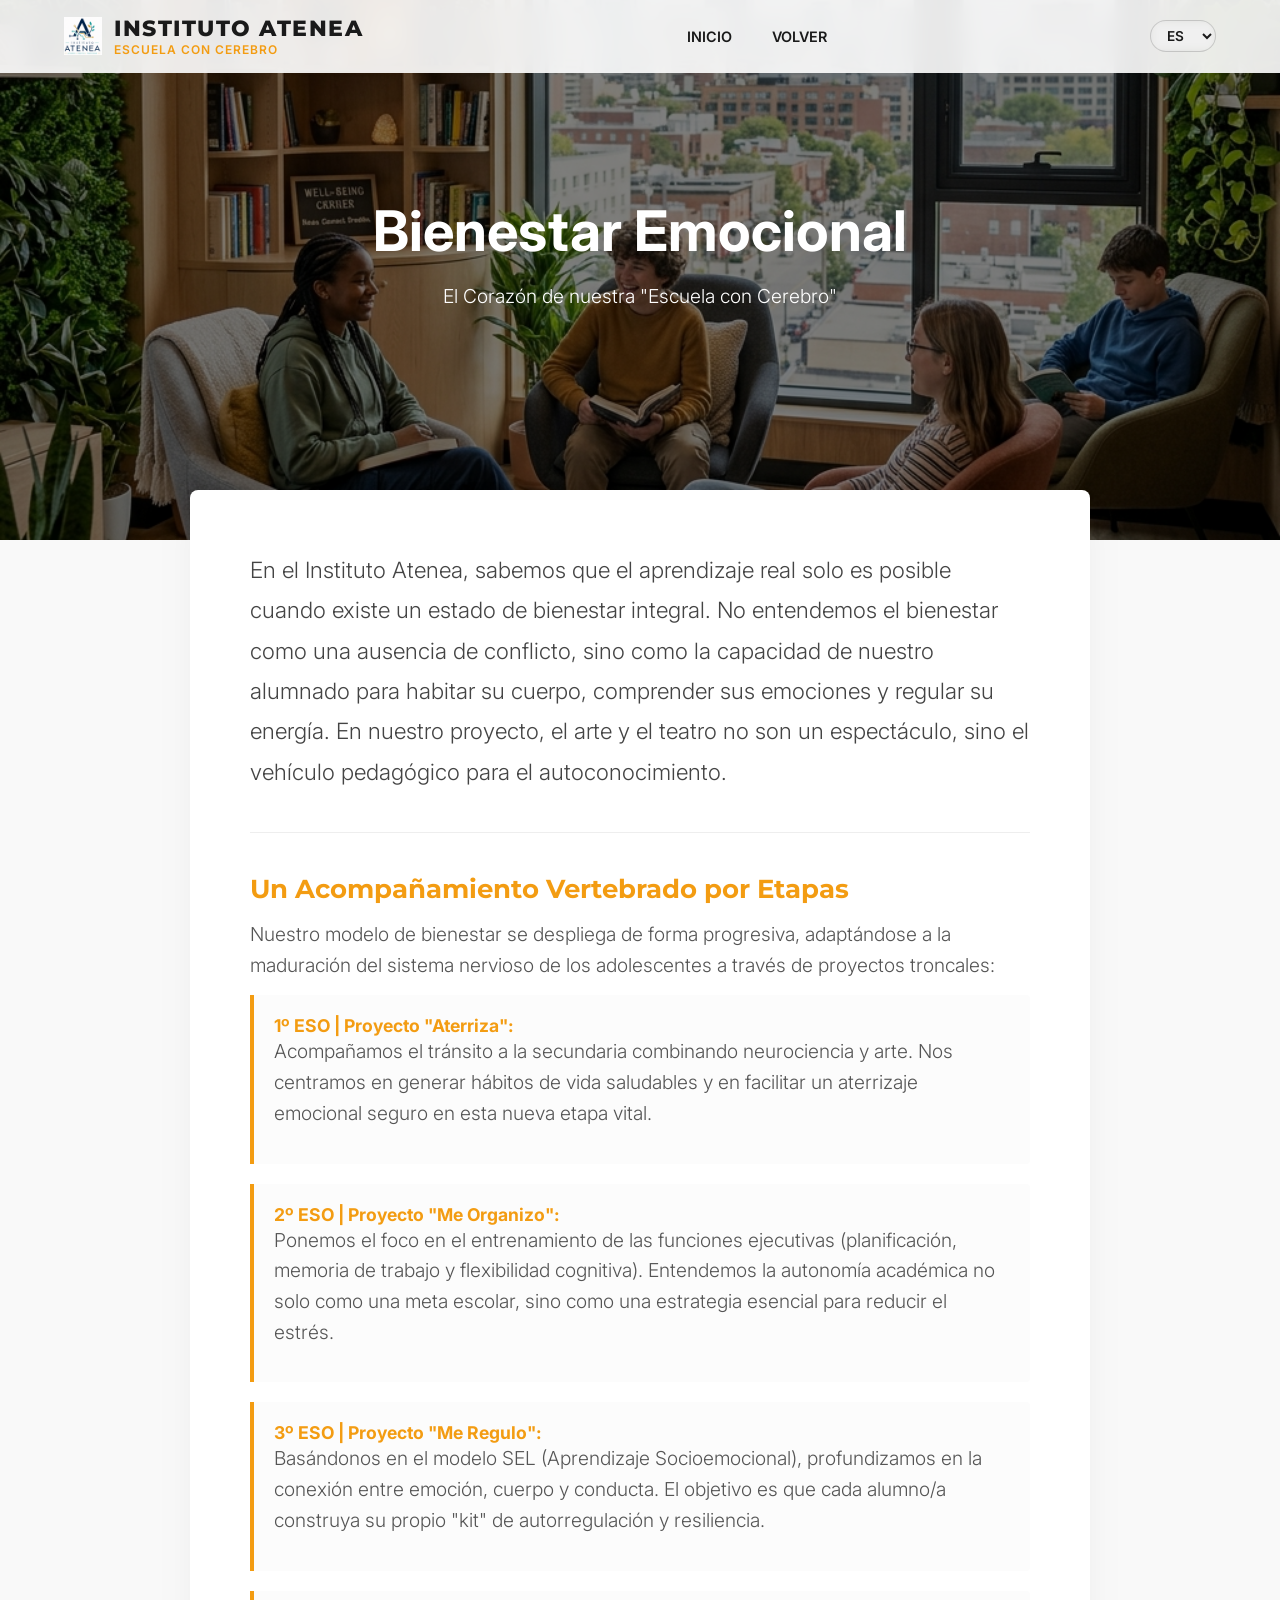
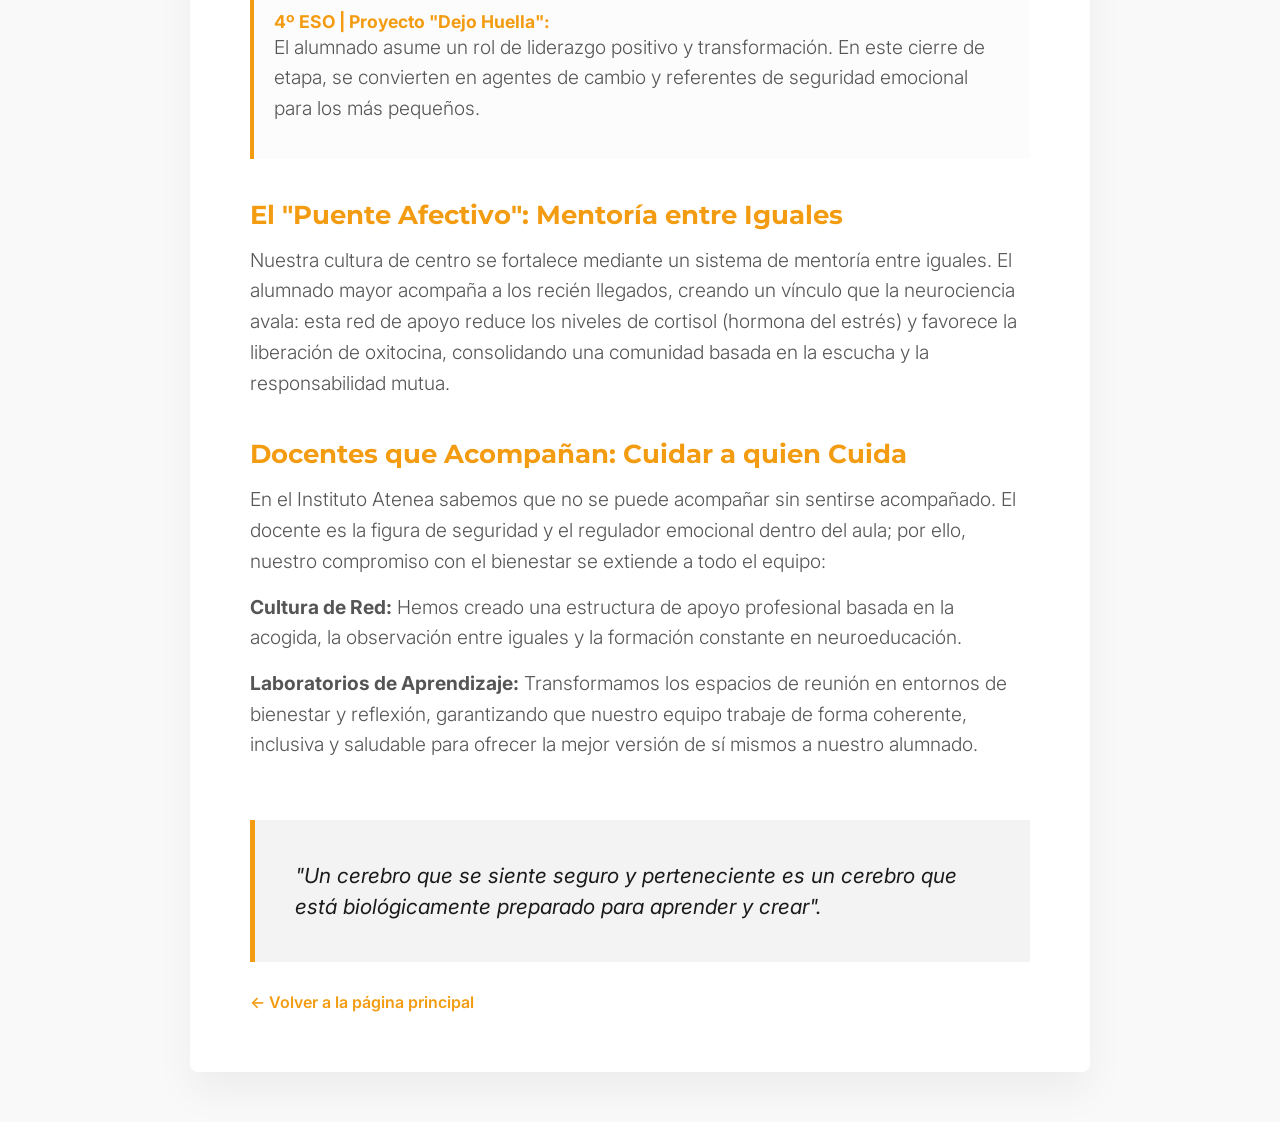
==== commit ade65a51: "feat(ui): integra icono oficial del logotipo en la cabecera junto a la marca denominativa con escala" ====
--- a/bienestar.html
+++ b/bienestar.html
@@ -120,9 +120,12 @@
 <body>
     <header id="main-header" class="scrolled">
         <div class="logo">
-            <a href="index.html" style="text-decoration: none;">
-                <span class="logo-text" style="color: #1a1a1a;">INSTITUTO ATENEA</span>
-                <span class="logo-tagline" data-i18n="tagline">Escuela con cerebro</span>
+            <a href="index.html" style="text-decoration: none; display: flex; align-items: center; gap: 12px;">
+                <img src="assets/logo_atenea.png" alt="Logo Instituto Atenea">
+                <div class="logo-text-wrapper">
+                    <span class="logo-text" style="color: #1a1a1a;" data-i18n="logo_name">INSTITUTO ATENEA</span>
+                    <span class="logo-tagline" data-i18n="tagline">Escuela con cerebro</span>
+                </div>
             </a>
         </div>
         <nav id="desktop-nav">
--- a/style.css
+++ b/style.css
@@ -53,26 +53,44 @@
 
 .logo {
     display: flex;
+    align-items: center;
+    gap: 12px;
+}
+
+.logo img {
+    height: 38px;
+    width: auto;
+    object-fit: contain;
+    transition: transform 0.3s ease;
+}
+
+.logo:hover img {
+    transform: scale(1.05);
+}
+
+.logo-text-wrapper {
+    display: flex;
     flex-direction: column;
+    justify-content: center;
 }
 
 .logo-text {
     font-family: var(--font-heading);
     font-weight: 800;
-    font-size: 1.5rem;
-    letter-spacing: 2px;
+    font-size: 1.4rem;
+    letter-spacing: 1.5px;
     color: var(--text-light);
     transition: color 0.3s ease;
-    line-height: 1;
+    line-height: 1.1;
 }
 
 .logo-tagline {
-    font-size: 0.8rem;
+    font-size: 0.75rem;
     color: var(--primary-color);
     text-transform: uppercase;
     font-weight: 600;
     letter-spacing: 1px;
-    margin-top: 2px;
+    margin-top: 1px;
 }
 
 #desktop-nav ul {
